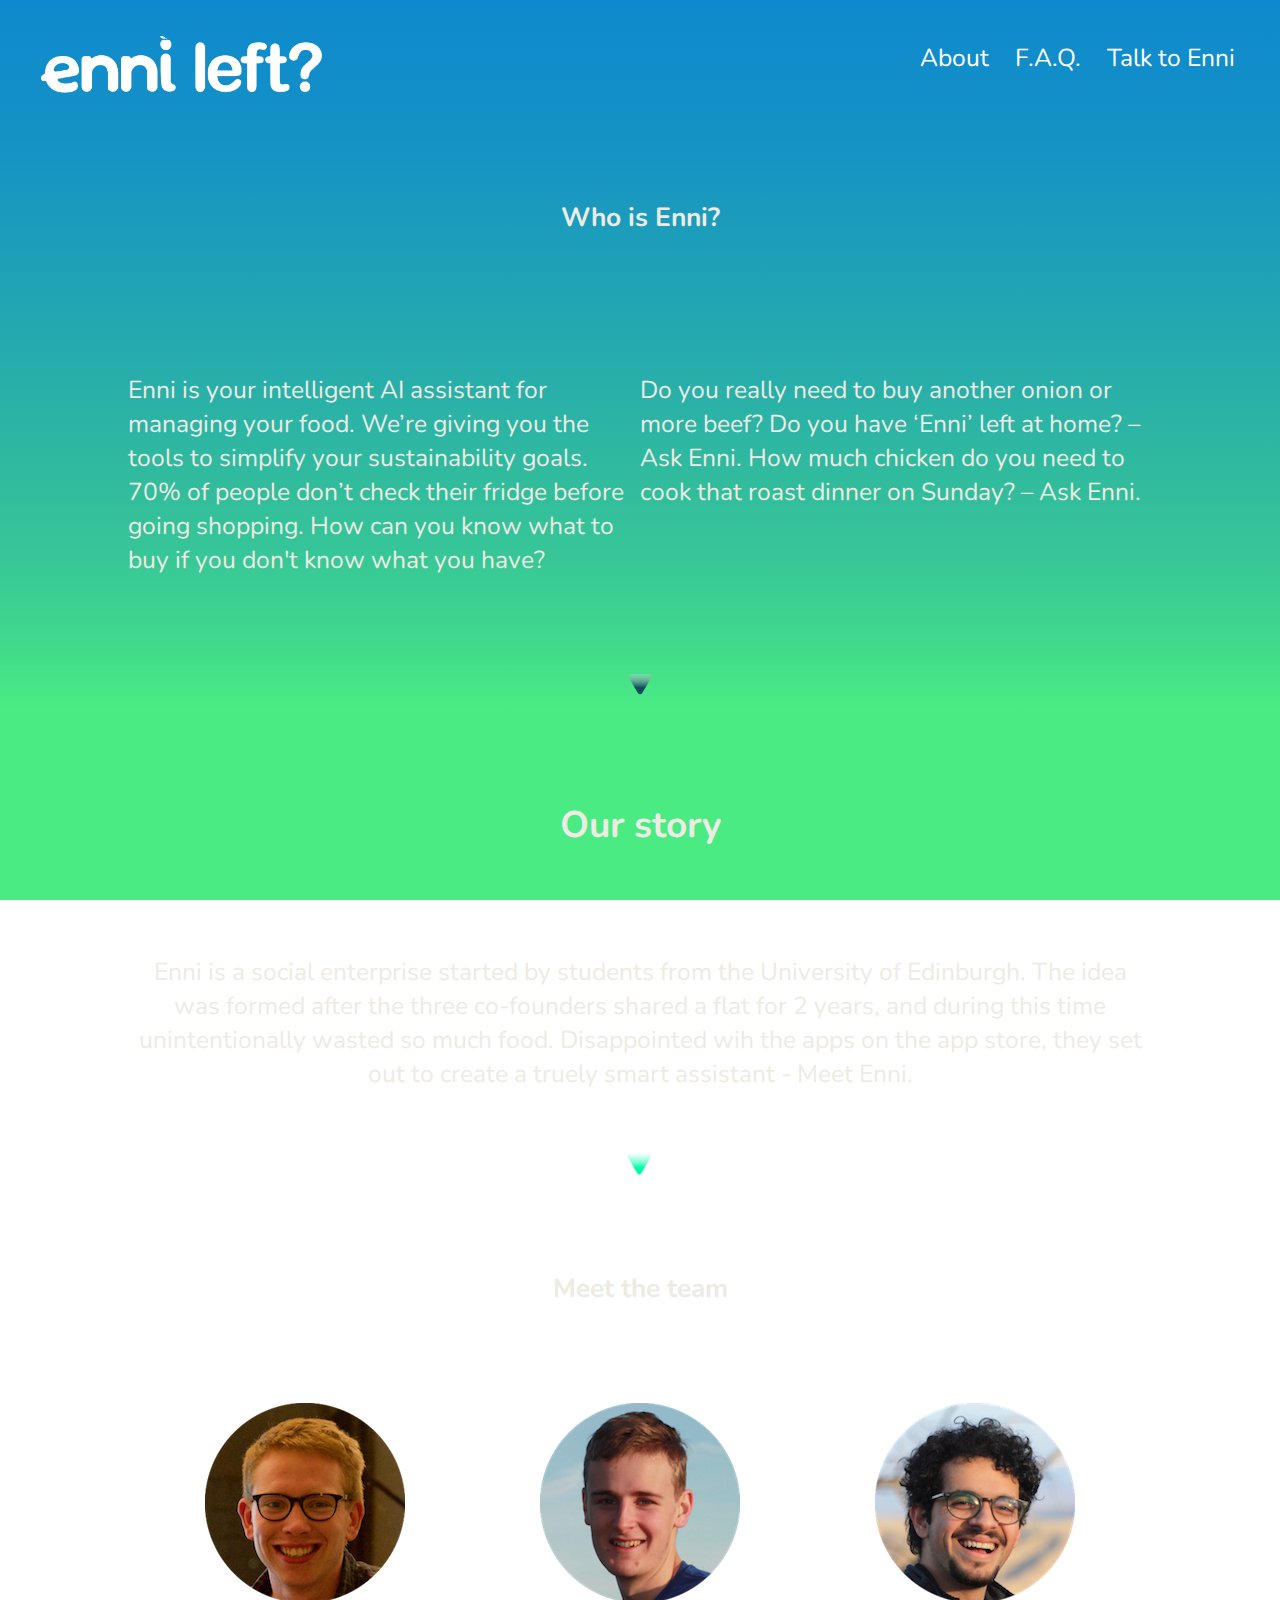
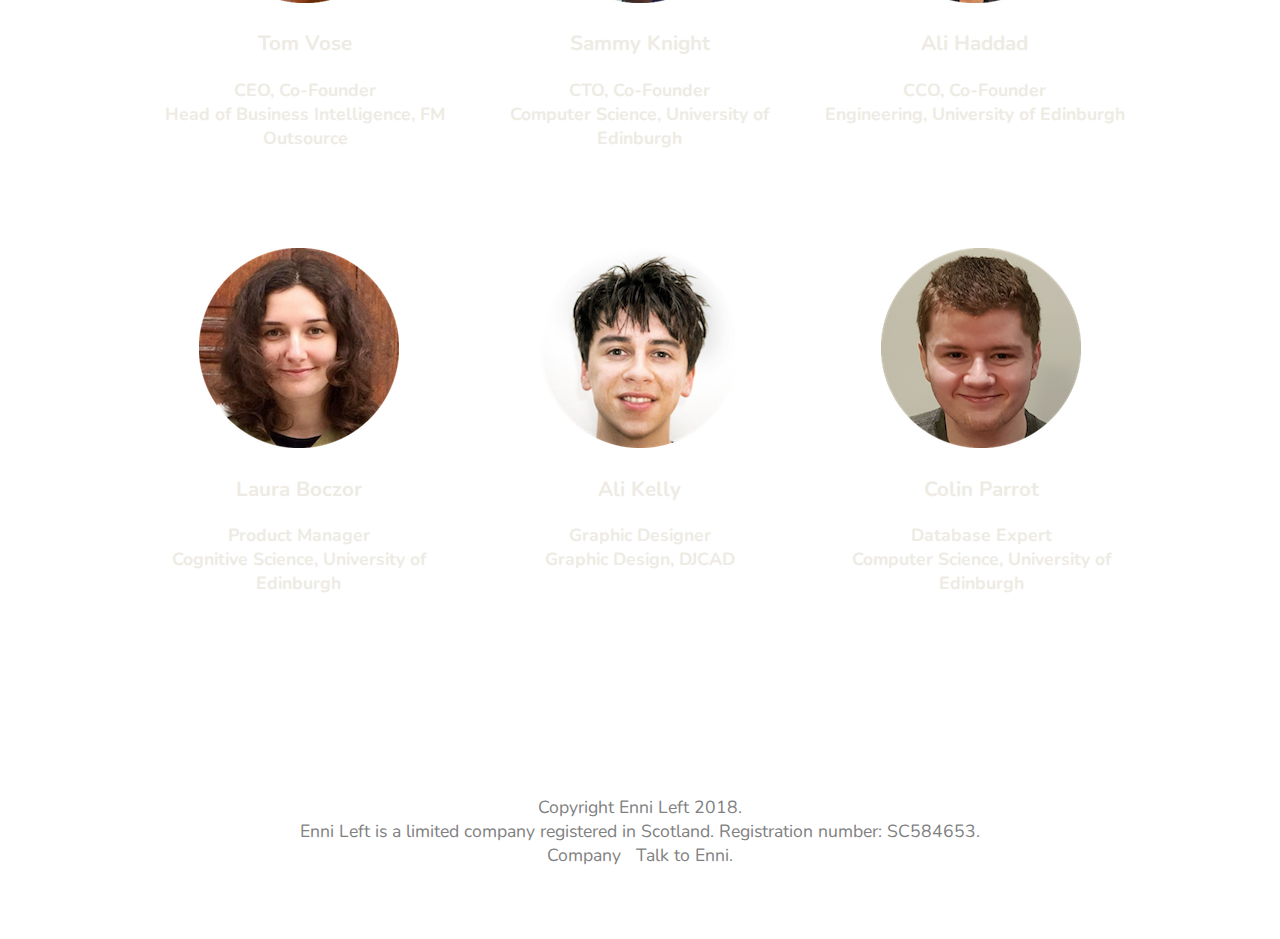
==== about.html @ bcb7db9d "Update about.html" ====
<!DOCTYPE html>
<html>
<head>
  <meta charset="UTF-8">
  <title>About</title>
  <meta name="viewport" content="width=device-width, initial-scale=1">
<link href="https://fonts.googleapis.com/css?family=Nunito:200" rel="stylesheet">
  <link rel="stylesheet" href="styleabout.css">
  <link rel="stylesheet" href="nav.css">
    <script src="//ajax.aspnetcdn.com/ajax/jQuery/jquery-1.7.2.min.js" type="text/javascript"></script>

</head>
<body>
    <div class="container">
                <span id="brand">
                     <a href="index.html">
                        <img src="ennileft_white-02.svg" alt="Enni Left?" style="width:300px;height:58;border:0;"> </a>
                </span>
            <nav>
                
                <ul id="menu">
                    <li><a href="about.html">About</a></li>
                    <li><a href="faq.html">F.A.Q.</a></li>
                    <li><a href="https:m.me/ennileft"> Talk to Enni </a>
                 </ul>
                 <div id="toggle">
                     <div class="span" id="one"></div>
                     <div class="span" id="two"></div>
                     <div class="span" id="three"></div>
                </div>
            </nav>
            <div id="resize">
                 <ul id="menu">
                     <li><a href="index.html">Home</a></li>
                     <li><a href="faq.html">F.A.Q.</a></li>
                     <li><a href="https:m.me/ennileft">Meet Enni</a></li>
                     <li><a href="about.html">X</a></li>
                 </ul>
            </div>
    </div> 
            <center> <h2> Who is Enni? </h2> </center> <br><br>

    <div class="Enni-content-about">

        <div class="content1a">
            
            Enni is your intelligent AI assistant for managing your food. We’re giving you the tools to simplify your sustainability goals.
            70% of people don’t check their fridge before going shopping. How can you know what to buy if you don't know what you have?
                <br><br>
        </div>
        <div class="content2a">
            Do you really need to buy another onion or more beef? Do you have ‘Enni’ left at home? – Ask Enni. How much chicken do you need to cook that roast dinner on Sunday? – Ask Enni. 
        </div>

    </div>
    <br><br>
        <div class="btn2">
            <center><img src="btn2.svg" style="width:50px; height:50px;"/></center>
        </div>
        <br><br>
        <div class="ourstory">

               <center> <h2> Our story </h2> 

                <br><br>
                Enni is a social enterprise started by students from the University of Edinburgh. The idea was formed after the three co-founders shared a flat for 2 years, and during this time unintentionally wasted so much food. Disappointed wih the apps on the app store, they set out to create a truely smart assistant - Meet Enni.
          </center>
        </div>
            <br>
            <br>
            <div class="btn1">
              <center><img src="btn1.svg" style="width:50px; height:50px;"/></center>
            </div>
            <br><br>
    </div>
            <center> <h2> Meet the team </h2> </center>
            <br><br>

    <div class="Founders">
    <div class = "Tommy"> 
        <center>
        <img src="tom.svg" style="width:200px; height:200px; border:0;"/> 
        <h3> Tom Vose </h3>
        <h4> CEO, Co-Founder <br>
         Head of Business Intelligence, FM Outsource </h4>
    </center>
    </div>
    <div class = "Diamond">
        <center>
        <img src="diamond.svg" style="width:200px; height:200px; border:0;"/> 
        <h3> Sammy Knight </h3>
        <h4> CTO, Co-Founder <br>
         Computer Science, University of Edinburgh </h4><br>
    </center>
    </div>
    <div class ="Ali">
        <center>
        <img src="ali.svg" style="width:200px; height:200px; border:0;"/> 
        <h3> Ali Haddad </h3>
        <h4> CCO, Co-Founder <br>
         Engineering, University of Edinburgh </h4><br>
    </center>
    </div>
    </div>
    <div class ="Devs">
    <div class = "Carla">
        <center>
        <img src="carla.svg" style="width:200px; height:200px; border:0;"/> 
        <h3> Laura Boczor </h3>
        <h4> Product Manager <br>
         Cognitive Science, University of Edinburgh </h4>
         <br>
    </center>
    </div>
    <div class="Ali2">
        <center>
            <img src="ali2.svg" style="width:200px; height:200px; border:0;"/> 
            <h3> Ali Kelly </h3>
            <h4> Graphic Designer <br>
            Graphic Design, DJCAD </h4>
            <br>
        </center>
    </div>
    <div class ="Colin">
        <center>
        <img src="colin.svg" style="width:200px; height:200px; border:0;"/> 
        <h3> Colin Parrot </h3>
        <h4> Database Expert <br>
         Computer Science, University of Edinburgh </h4>
    </center>
    <br>
    </div>
    

</div>
    <br>
    <br> 
    <footer id="main-footer" class="grid">
            <div> Copyright Enni Left 2018. <br>
              Enni Left is a limited company registered in Scotland. 
Registration number: SC584653.</div>
            <div class = "links">
                <a href = "about.html"> Company </a>
                <a href = "https:m.me/ennileft"> Talk to Enni. </a>
            </div>
        </footer>
  
      </div>
<br>
<br>
<br>

      <script src = "menu.js"> </script>
      <!-- Global site tag (gtag.js) - Google Analytics -->
      <script async src="https://www.googletagmanager.com/gtag/js?id=UA-113558020-1"></script>
      <script>
          window.dataLayer = window.dataLayer || [];
          function gtag(){dataLayer.push(arguments);}
          gtag('js', new Date());

        gtag('config', 'UA-113558020-1');
</script>

</body>
</html>
---- styleabout.css ----
body{
	margin: 0;
	color:white;
	font-family: nunito, sans-serif;
	color:#edebe4;
	font-size: 1.1em;
	height: 100%;
    	-webkit-background-size: cover;
    	-moz-background-size: cover;
    	-o-background-size: cover;
    	background-size: cover;
    	background-repeat:no-repeat;
    	background : -moz-linear-gradient(50% 8.17% -90deg,rgba(14, 137, 206, 1) 0%,rgba(20, 146, 197, 1) 15.12%,rgba(38, 172, 173, 1) 40.18%,rgba(49, 188, 157, 1) 53.56%,rgba(54, 197, 152, 1) 60.92%,rgba(66, 220, 139, 1) 72.71%,rgba(74, 235, 131, 1) 78.85%) fixed;
    	background : -webkit-linear-gradient(-90deg, rgba(14, 137, 206, 1) 0%, rgba(20, 146, 197, 1) 15.12%, rgba(38, 172, 173, 1) 40.18%, rgba(49, 188, 157, 1) 53.56%, rgba(54, 197, 152, 1) 60.92%, rgba(66, 220, 139, 1) 72.71%, rgba(74, 235, 131, 1) 78.85%) fixed;
    	background : -webkit-gradient(linear,50% 8.17% ,50% 121.03% ,color-stop(0,rgba(14, 137, 206, 1) ),color-stop(0.1512,rgba(20, 146, 197, 1) ),color-stop(0.4018,rgba(38, 172, 173, 1) ),color-stop(0.5356,rgba(49, 188, 157, 1) ),color-stop(0.6092,rgba(54, 197, 152, 1) ),color-stop(0.7271,rgba(66, 220, 139, 1) ),color-stop(0.7885,rgba(74, 235, 131, 1) ),color-stop(1,rgba(74, 235, 131, 1) )) fixed;
    	background : -o-linear-gradient(-90deg, rgba(14, 137, 206, 1) 0%, rgba(20, 146, 197, 1) 15.12%, rgba(38, 172, 173, 1) 40.18%, rgba(49, 188, 157, 1) 53.56%, rgba(54, 197, 152, 1) 60.92%, rgba(66, 220, 139, 1) 72.71%, rgba(74, 235, 131, 1) 78.85%) fixed;
    	background : -ms-linear-gradient(-90deg, rgba(14, 137, 206, 1) 0%, rgba(20, 146, 197, 1) 15.12%, rgba(38, 172, 173, 1) 40.18%, rgba(49, 188, 157, 1) 53.56%, rgba(54, 197, 152, 1) 60.92%, rgba(66, 220, 139, 1) 72.71%, rgba(74, 235, 131, 1) 78.85%) fixed;
    	-ms-filter: "progid:DXImageTransform.Microsoft.gradient(startColorstr='#0E89CE', endColorstr='#4AEB83' ,GradientType=0)";
    	background : linear-gradient(180deg, rgba(14, 137, 206, 1) 0%, rgba(20, 146, 197, 1) 15.12%, rgba(38, 172, 173, 1) 40.18%, rgba(49, 188, 157, 1) 53.56%, rgba(54, 197, 152, 1) 60.92%, rgba(66, 220, 139, 1) 72.71%, rgba(74, 235, 131, 1) 78.85%) fixed;
  }

h1, h2, h3 {
	margin:0;
	padding: 1em 0;
}

p {
	margin: 0;
	padding: 1em 0;
}

/*basic stuff*/

.container {
	display:grid;
	grid-template-columns: 1fr 1fr;
	margin-bottom:5%;
}

#brand{
	display:grid;
	grid-column-start:1;
	grid-column-end:2;
	margin-left:5%;
	margin-top:5%;
}

#menu{
	margin-top:7%;
	align-items: right;
	font-size:1.4em;
}
#menu a: hover{
	color:gray;
	text-decoration:none;
}
	
.Enni-content{
	display:grid;
	grid-template-columns: 30% auto;
	grid-column-start: 1;
	grid-column-end:3;
	margin-top: 0%;
	margin-left:10%;
	margin-right:10%;
	grid-row-gap: 10%;
}

.Enni-content-about{
	display:grid;
	grid-template-columns: 1fr 1fr;
	grid-column-start:1;
	grid-column-end:3;
	margin-top:5%;
	margin-left:10%;
	margin-right:10%;
	font-size:1.4em;
}

.content1{
	display:grid;
	grid-column-start:1;
	grid-column-end:2;
	align-content:center;
	font-size:1.2em;
	margin-right:5%;
}

.content2{
	display:grid;
	grid-column-start:2;
	grid-column-end:3;
	align-content:center;
	font-size:1em;
}

.content3{
	display:grid;
	grid-column-start:1;
	grid-column-end:2;
	align-content:center;
	font-size:1.2em;
	margin-right:5%;
}

.content4{
	display:grid;
	grid-column-start:2;
	grid-column-end:3;
	align-content:center;
	font-size:1em;
}

.content5{
	display:grid;
	grid-column-start:1;
	grid-column-end:2;
	align-content:center;
	font-size:1.2em;
	margin-right:5%;
}

.content6{
	display:grid;
	grid-column-start:2;
	grid-column-end:3;
	align-content:center;
	font-size:1em;
}

.ourstory{
	display:grid;
	grid-column-start:1;
	grid-column-end:3;
	font-size:1.4em;
	margin-right:10%;
	margin-left:10%;
}

.Founders{
	display:grid;
	grid-template-columns: 1fr 1fr 1fr;
	grid-column-start:1;
	padding: 10px;
	margin-top: 1%;
	margin-left:10%;
	margin-right:10%;
}

.Devs{
	display:grid;
	grid-template-columns: 1fr 1fr 1fr;
	grid-column-start:;
	margin-top:5%;
	margin-left:10%;
	margin-right:10%;
	margin-bottom:10%;
}

.faq{
	display:grid;
	margin-top:10%;
	margin-left: 15%;
	margin-right:15%;
	justify-content: stretch;
}

.q1 {
	display:grid;
	margin-top:5%;
	margin-left: 15%;
	margin-right:15%;
	justify-content: stretch;
}

.q2 {
	display:grid;
	margin-top:5%;
	margin-left: 15%;
	margin-right:15%;
	justify-content: stretch;
}

.q3{
	display:grid;
	margin-top:5%;
	margin-left: 15%;
	margin-right:15%;
	justify-content: stretch;

}

#main-footer{
	grid-column-start: 1;
	grid-column-end: 3;
	text-align: center;
	color: grey;
}

.links a{
	text-decoration:none;
	color:grey;
	padding: 5px;
}

.links a:hover{
	color:white;
	text-decoration:none;
}

@media (max-width: 700px) {
	#brand{
        justify-content: center;
    }

    .Enni-content{
    	display:grid;
    	grid-template-columns:1fr;
    	justify-content: center;
    	grid-row-gap: 2%;

    }

    .Enni-content-about{
    	display:grid;
    	grid-template-columns:1fr;
    	justify-content:center;
    }

    .container{
        display:grid;
        grid-template-columns: 1fr;
        object-position: center;
    }

    .content1a{
    	text-align:center;
    }

    .content2a{
    	text-align:center;
    }

    .content1{
    	text-align:center;
    }

    .content2{
    	text-align:center;
    }

    .content3{
    	text-align:center;
    }

    .content4{
    	text-align:center;
    }

    .content5{
    	text-align:center;
    }

    .content6{
    	text-align: center; 
    }

@media (max-width: 1027px) {
	
	#brand{
        justify-content: center;
    }
	
    .container{
        display:grid;
        grid-template-columns: 1fr;
        object-position: center;
    }
    
	.Enni-content{
		display:grid;
		grid-template-columns: 1fr;
		justify-content: center;
	}

	.Enni-content-about{
		display:grid;
		grid-template-columns: 1fr;
		justify-content: center;
	}

	.content1{
		display:grid;
		grid-column-start:1;
		grid-column-end:2;
		align-content:center;
	}

	.content2{
		display:grid;
		grid-column-start:1;
		grid-column-end:2;
		align-content:center;
	}
  	
  	.content3{
  		display:grid;
		grid-column-start:1;
		grid-column-end:2;
		align-content:center;
  	}

  	.content4{
  		display:grid;
		grid-column-start:1;
		grid-column-end:2;
		align-content:center;
  	}

  	.content5{
  		display:grid;
		grid-column-start:1;
		grid-column-end:2;
		align-content:center;
  	}

  	.content6{
  		display:grid;
		grid-column-start:1;
		grid-column-end:2;
		align-content:center;
  	}

	.Founders{
		display:grid;
		grid-template-columns:1fr;
	}

	.Devs{
		display:grid;
		grid-template-columns:1fr;
	}
}
---- nav.css ----
* {
  list-style: none;
  text-decoration: none;
  padding: 0;
  margin: 0;
}

body {
  width: 100%;
  height: 100%;
}

nav {
  width: 100%;
  height: 70px;
  position: static;
  z-index: 1;
}

nav #menu {
  float: left;
  left: 35%;
  position: relative;
}

nav #menu li {
  display: inline-block;
  padding: 0px 10px;
  cursor: pointer;
  line-height: 70px;

  position: relative;
  -webkit-transition: all 0.3s ease-out;
  -moz-transition: all 0.3s ease-out;
  -ms-transition: all 0.3s ease-out;
  -o-transition: all 0.3s ease-out;
  transition: all 0.3s ease-out;
}

nav #menu li a {
  color: #fff;
}

nav #menu li a: hover{
  color: #333;
}

nav {
  display:grid;
  justify-content: center;
}


#toggle {
  position: static;
  right: 20px;
  top: 14px;
  z-index: 999;
  width: 50px;
  height: 50px;
  cursor: pointer;
  float: center;
  -webkit-transition: all 0.3s ease-out;
  -moz-transition: all 0.3s ease-out;
  -ms-transition: all 0.3s ease-out;
  -o-transition: all 0.3s ease-out;
  transition: all 0.3s ease-out;
  visibility: hidden;
  opacity: 0;
}

#toggle .span {
  height: 7px;
  background: white;
  margin: 5px auto;
  -webkit-transition: all 0.3s ease-out;
  -moz-transition: all 0.3s ease-out;
  -ms-transition: all 0.3s ease-out;
  -o-transition: all 0.3s ease-out;
  transition: all 0.3s ease-out;
  backface-visibility: hidden;
}

#toggle.on #one {
  -moz-transform: rotate(45deg) translateX(6px) translateY(6px);
  -webkit-transform: rotate(45deg) translateX(6px) translateY(6px);
  -o-transform: rotate(45deg) translateX(6px) translateY(6px);
  -ms-transform: rotate(45deg) translateX(6px) translateY(6px);
  transform: rotate(45deg) translateX(6px) translateY(6px);
}

#toggle.on #two {
  opacity: 0;
}

#toggle.on #three {
  -moz-transform: rotate(-45deg) translateX(10px) translateY(-12px);
  -webkit-transform: rotate(-45deg) translateX(10px) translateY(-12px);
  -o-transform: rotate(-45deg) translateX(10px) translateY(-12px);
  -ms-transform: rotate(-45deg) translateX(10px) translateY(-12px);
  transform: rotate(-45deg) translateX(10px) translateY(-12px);
}

#resize {
  z-index: 1;
  position: absolute;
  top: 0px;
  background: #ddd;
  width: 100%;
  height: 100%;
  visibility: hidden;
  opacity: 0;
  -webkit-transition: all 0.3s ease-out;
  -moz-transition: all 0.3s ease-out;
  -ms-transition: all 0.3s ease-out;
  -o-transition: all 0.3s ease-out;
  transition: all 0.3s ease-out;
  display: table;
}

#resize #menu {
  height: 50px;
  display: table-cell;
  vertical-align: middle;
}

#resize #menu li {
  display: block;
  text-align: center;
  padding: 20px 0;
  text-align: center;
  font-size: 1.3em;
  min-height: 50px;
  font-weight: bold;
  cursor: pointer;
  -webkit-transition: all 0.3s ease-out;
  -moz-transition: all 0.3s ease-out;
  -ms-transition: all 0.3s ease-out;
  -o-transition: all 0.3s ease-out;
  transition: all 0.3s ease-out;
}

#resize #menu li:hover {
  background: #212121;
}

#resize #menu li:hover a {
  color: #fff;
  -webkit-transition: all 0.3s ease-out;
  -moz-transition: all 0.3s ease-out;
  -ms-transition: all 0.3s ease-out;
  -o-transition: all 0.3s ease-out;
  transition: all 0.3s ease-out;
}

#resize #menu li a {
  color: #212121;
}

#resize.active {
  visibility: visible;
  opacity: 0.99;
}

@media (max-width:700px) {
  #toggle {
    visibility: visible;
    opacity: 1;
  }
  nav #menu {
    display: none;
  }
}

@media (min-width:700px) {
  #resize {
    visibility: hidden !important;
  }
}
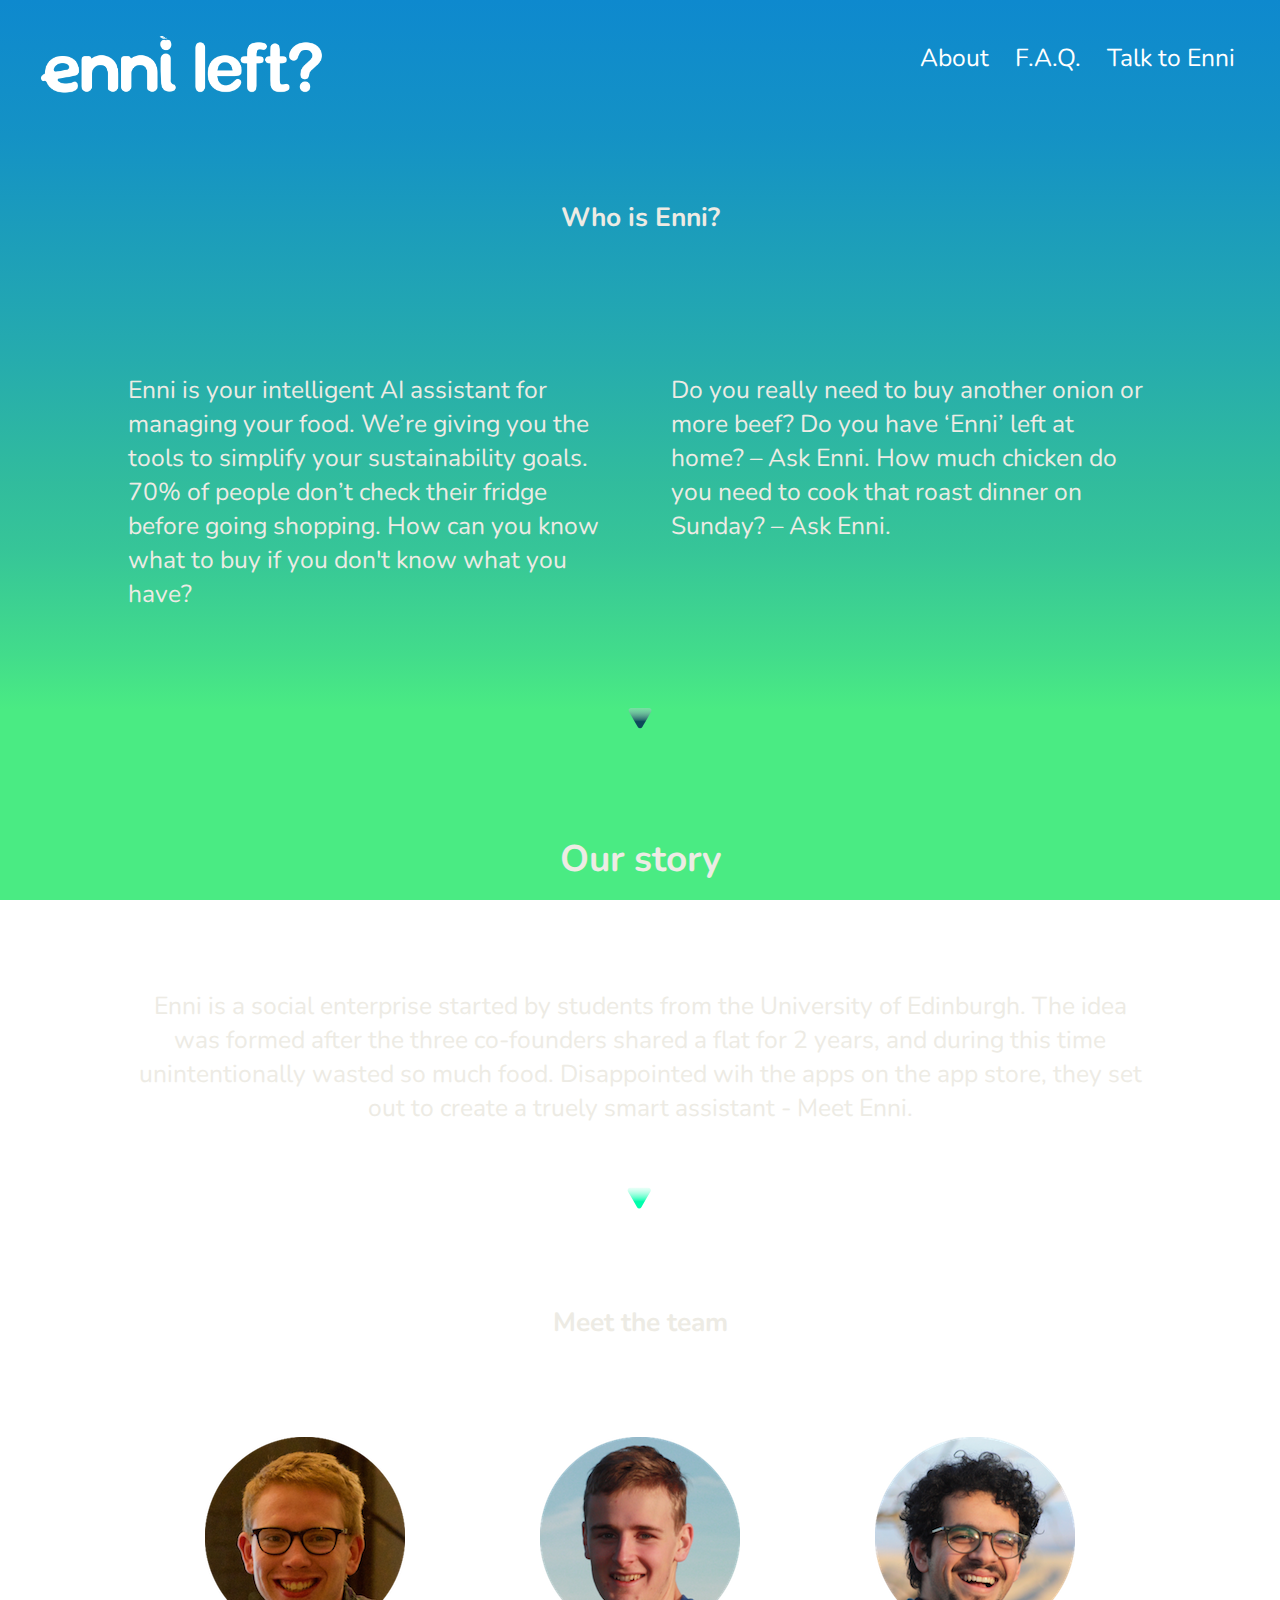
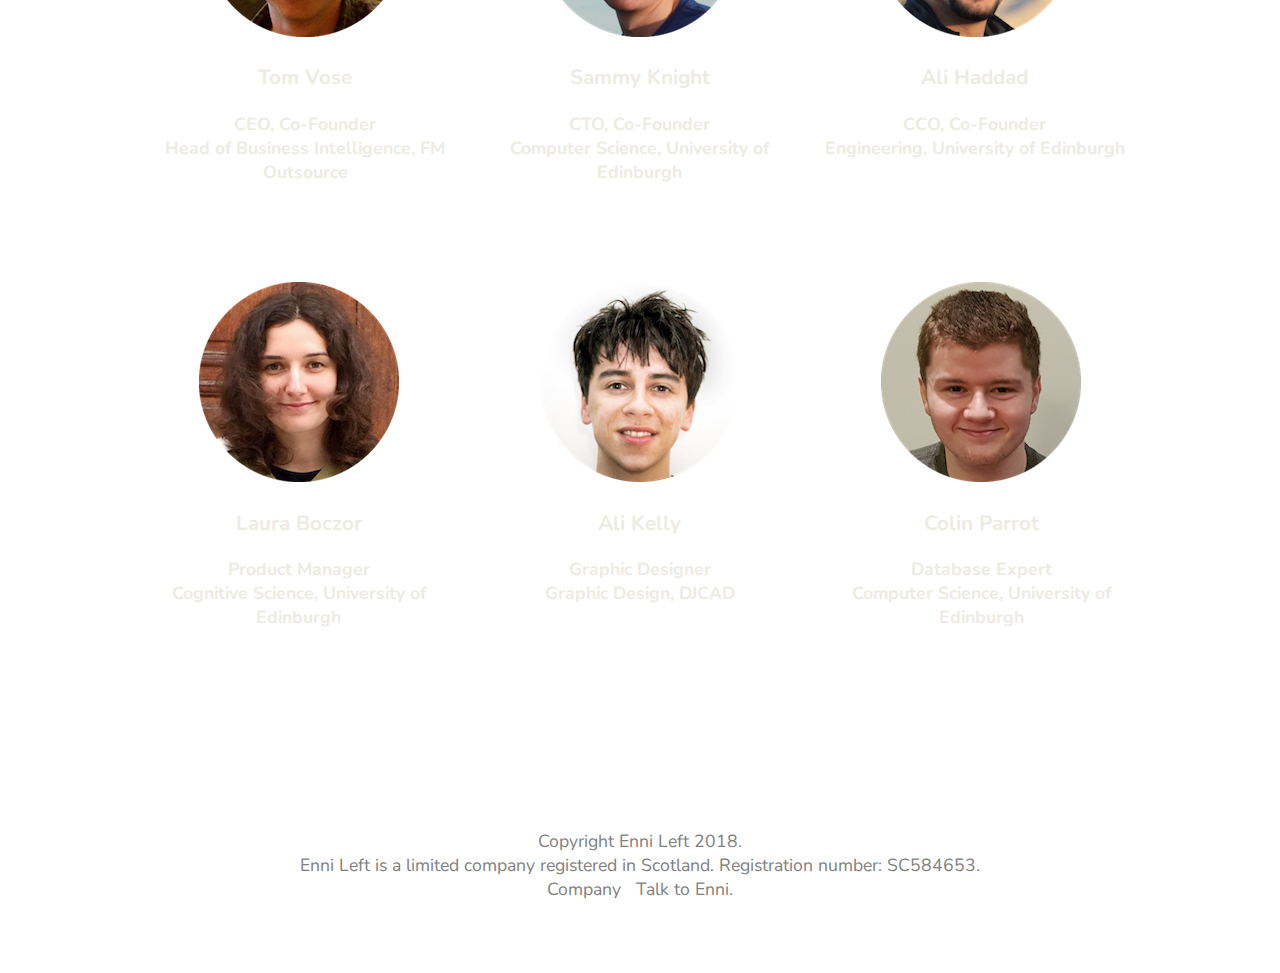
==== commit 58061962: "Update about.html" ====
--- a/about.html
+++ b/about.html
@@ -32,9 +32,8 @@
             <div id="resize">
                  <ul id="menu">
                      <li><a href="index.html">Home</a></li>
-                     <li><a href="faq.html">F.A.Q.</a></li>
-                     <li><a href="https:m.me/ennileft">Meet Enni</a></li>
-                     <li><a href="about.html">X</a></li>
+                     <li><a href="faq.html">F.A.Q</a></li>
+                     <li><a href="https:m.me/ennileft">Talk to Enni</a></li>
                  </ul>
             </div>
     </div> 
--- a/styleabout.css
+++ b/styleabout.css
@@ -75,6 +75,7 @@
 	margin-left:10%;
 	margin-right:10%;
 	font-size:1.4em;
+	grid-column-gap:6%;
 }
 
 .content1{
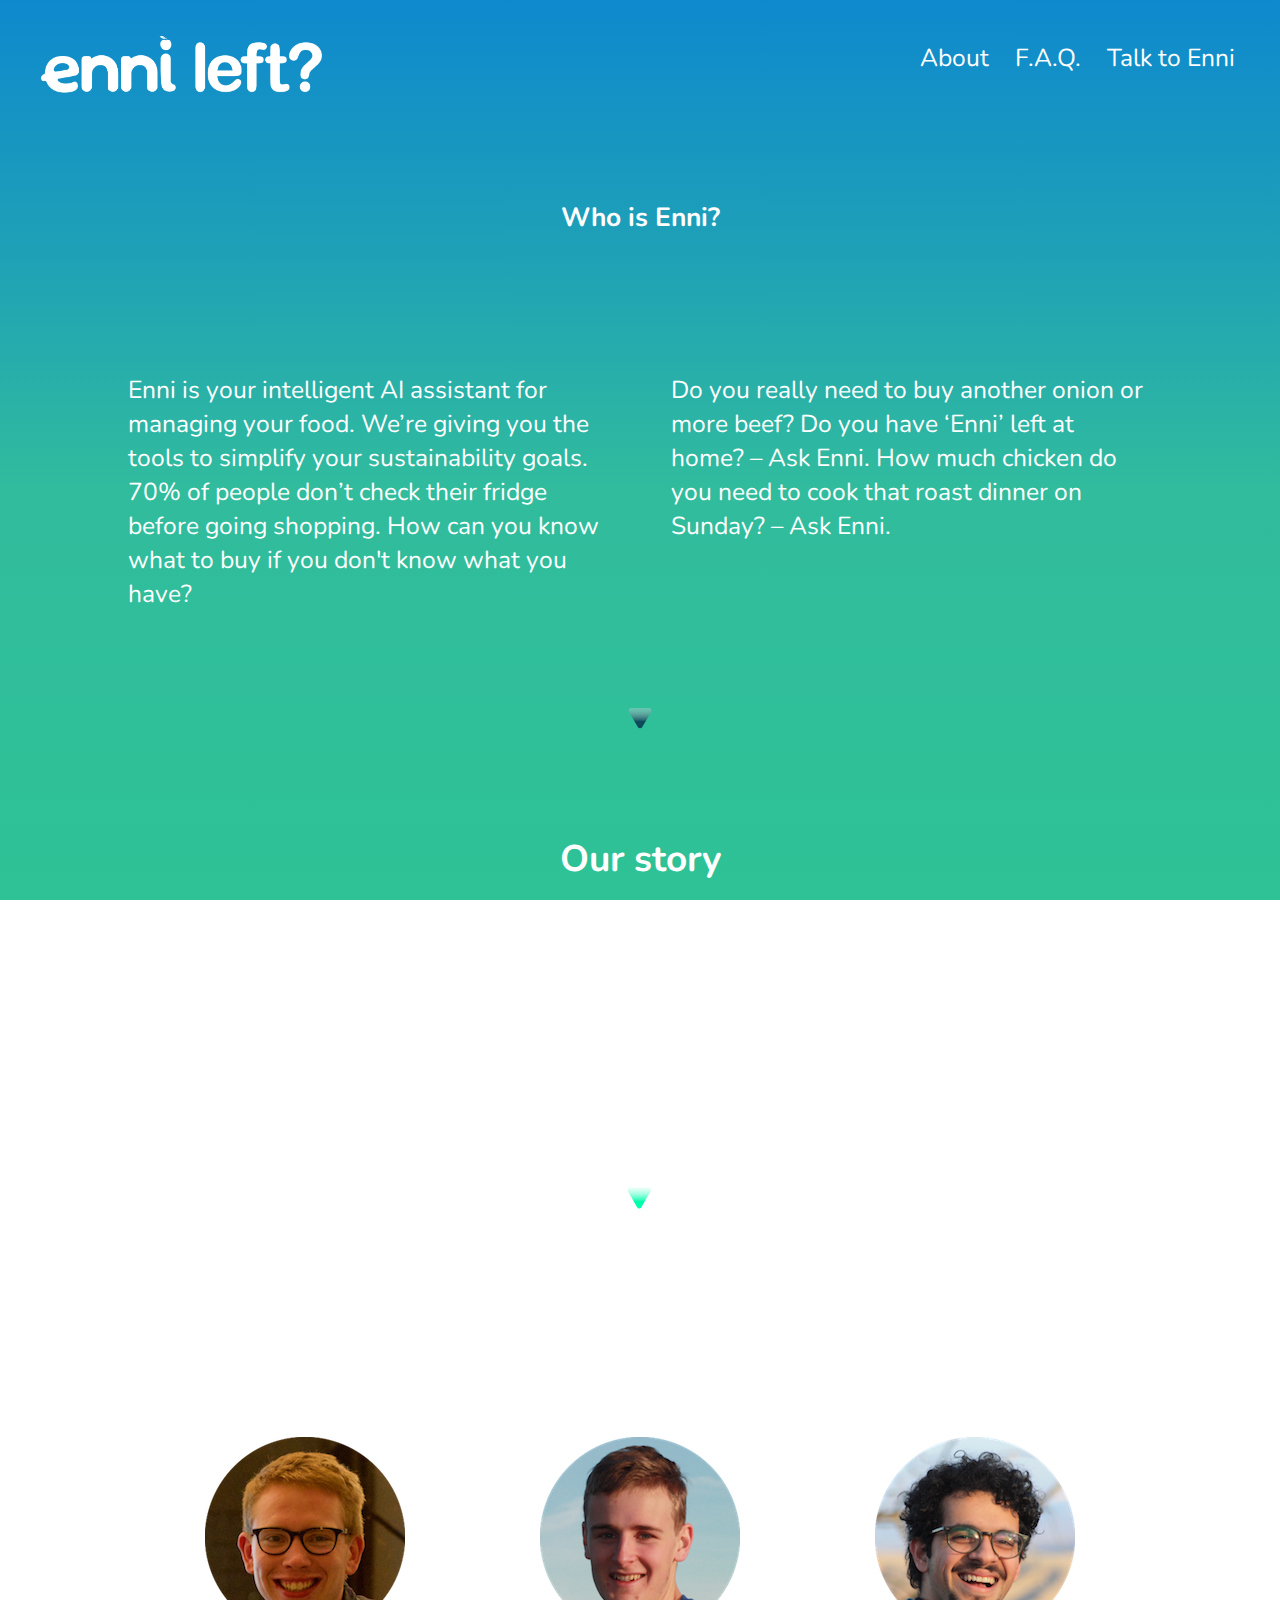
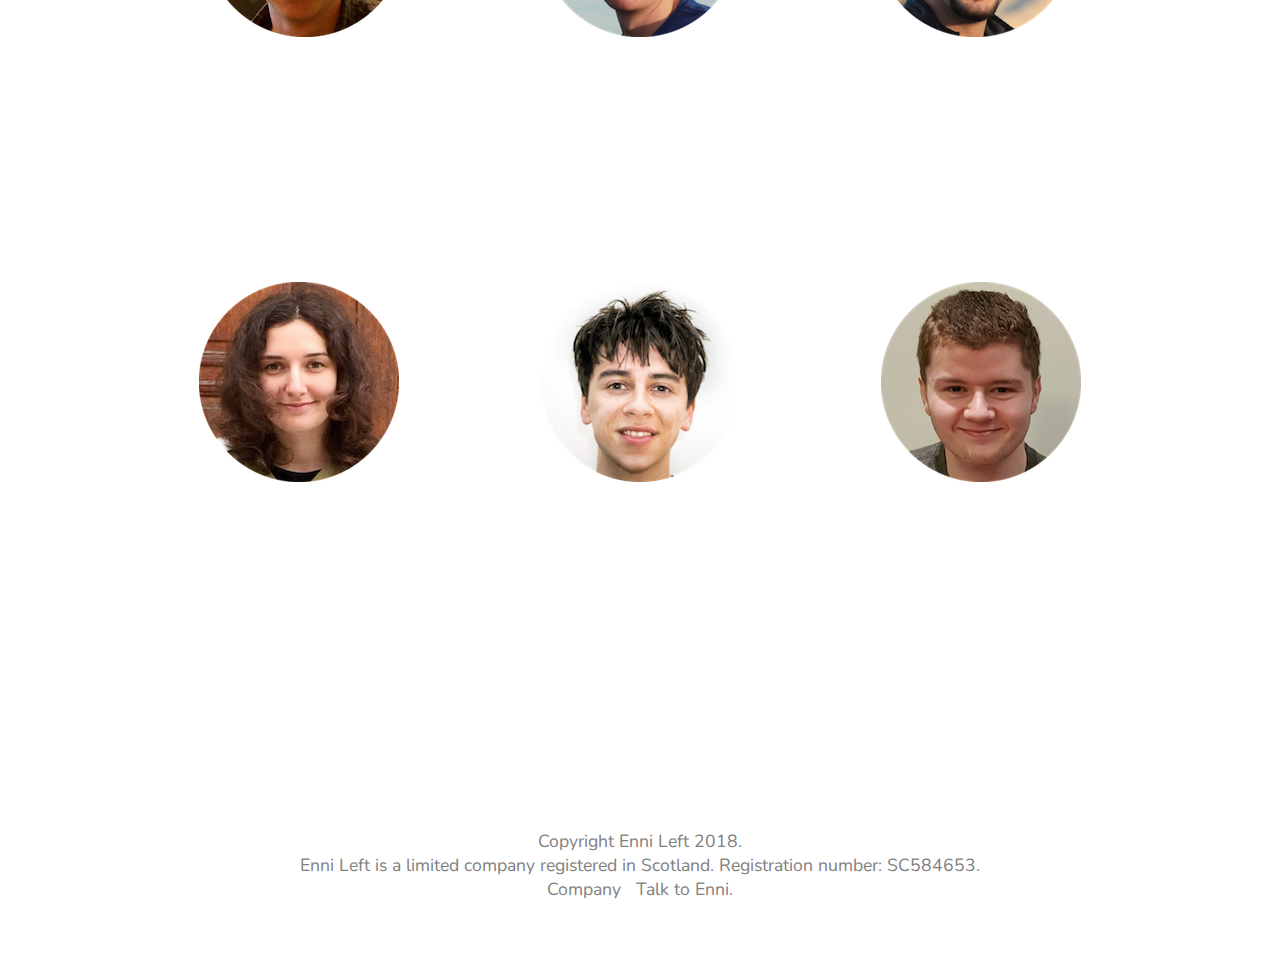
==== commit 135602e2: "Update about.html" ====
--- a/about.html
+++ b/about.html
@@ -34,6 +34,8 @@
                      <li><a href="index.html">Home</a></li>
                      <li><a href="faq.html">F.A.Q</a></li>
                      <li><a href="https:m.me/ennileft">Talk to Enni</a></li>
+                     <li><a href="about.html">X</a></li>
+
                  </ul>
             </div>
     </div> 
@@ -96,7 +98,7 @@
         <center>
         <img src="ali.svg" style="width:200px; height:200px; border:0;"/> 
         <h3> Ali Haddad </h3>
-        <h4> CCO, Co-Founder <br>
+        <h4> CPO (Chief Pasta Officer), Co-Founder <br>
          Engineering, University of Edinburgh </h4><br>
     </center>
     </div>
@@ -106,7 +108,7 @@
         <center>
         <img src="carla.svg" style="width:200px; height:200px; border:0;"/> 
         <h3> Laura Boczor </h3>
-        <h4> Product Manager <br>
+        <h4> Head of Product <br>
          Cognitive Science, University of Edinburgh </h4>
          <br>
     </center>
--- a/styleabout.css
+++ b/styleabout.css
@@ -2,7 +2,6 @@
 	margin: 0;
 	color:white;
 	font-family: nunito, sans-serif;
-	color:#edebe4;
 	font-size: 1.1em;
 	height: 100%;
     	-webkit-background-size: cover;
@@ -10,14 +9,15 @@
     	-o-background-size: cover;
     	background-size: cover;
     	background-repeat:no-repeat;
-    	background : -moz-linear-gradient(50% 8.17% -90deg,rgba(14, 137, 206, 1) 0%,rgba(20, 146, 197, 1) 15.12%,rgba(38, 172, 173, 1) 40.18%,rgba(49, 188, 157, 1) 53.56%,rgba(54, 197, 152, 1) 60.92%,rgba(66, 220, 139, 1) 72.71%,rgba(74, 235, 131, 1) 78.85%) fixed;
-    	background : -webkit-linear-gradient(-90deg, rgba(14, 137, 206, 1) 0%, rgba(20, 146, 197, 1) 15.12%, rgba(38, 172, 173, 1) 40.18%, rgba(49, 188, 157, 1) 53.56%, rgba(54, 197, 152, 1) 60.92%, rgba(66, 220, 139, 1) 72.71%, rgba(74, 235, 131, 1) 78.85%) fixed;
-    	background : -webkit-gradient(linear,50% 8.17% ,50% 121.03% ,color-stop(0,rgba(14, 137, 206, 1) ),color-stop(0.1512,rgba(20, 146, 197, 1) ),color-stop(0.4018,rgba(38, 172, 173, 1) ),color-stop(0.5356,rgba(49, 188, 157, 1) ),color-stop(0.6092,rgba(54, 197, 152, 1) ),color-stop(0.7271,rgba(66, 220, 139, 1) ),color-stop(0.7885,rgba(74, 235, 131, 1) ),color-stop(1,rgba(74, 235, 131, 1) )) fixed;
-    	background : -o-linear-gradient(-90deg, rgba(14, 137, 206, 1) 0%, rgba(20, 146, 197, 1) 15.12%, rgba(38, 172, 173, 1) 40.18%, rgba(49, 188, 157, 1) 53.56%, rgba(54, 197, 152, 1) 60.92%, rgba(66, 220, 139, 1) 72.71%, rgba(74, 235, 131, 1) 78.85%) fixed;
-    	background : -ms-linear-gradient(-90deg, rgba(14, 137, 206, 1) 0%, rgba(20, 146, 197, 1) 15.12%, rgba(38, 172, 173, 1) 40.18%, rgba(49, 188, 157, 1) 53.56%, rgba(54, 197, 152, 1) 60.92%, rgba(66, 220, 139, 1) 72.71%, rgba(74, 235, 131, 1) 78.85%) fixed;
-    	-ms-filter: "progid:DXImageTransform.Microsoft.gradient(startColorstr='#0E89CE', endColorstr='#4AEB83' ,GradientType=0)";
-    	background : linear-gradient(180deg, rgba(14, 137, 206, 1) 0%, rgba(20, 146, 197, 1) 15.12%, rgba(38, 172, 173, 1) 40.18%, rgba(49, 188, 157, 1) 53.56%, rgba(54, 197, 152, 1) 60.92%, rgba(66, 220, 139, 1) 72.71%, rgba(74, 235, 131, 1) 78.85%) fixed;
-  }
+    	background : -moz-linear-gradient(50% 99.51% 90deg,rgba(46, 194, 150, 1) 0%,rgba(49, 188, 157, 1) 45.5%,rgba(31, 162, 182, 1) 71.04%,rgba(14, 137, 206, 1) 100%) fixed;
+	background : -webkit-linear-gradient(90deg, rgba(46, 194, 150, 1) 0%, rgba(49, 188, 157, 1) 45.5%, rgba(31, 162, 182, 1) 71.04%, rgba(14, 137, 206, 1) 100%) fixed;
+	background : -webkit-gradient(linear,50% 99.51% ,50% 0.43% ,color-stop(0,rgba(46, 194, 150, 1) ),color-stop(0.455,rgba(49, 188, 157, 1) ),color-stop(0.7104,rgba(31, 162, 182, 1) ),color-stop(1,rgba(14, 137, 206, 1) )) fixed;
+	background : -o-linear-gradient(90deg, rgba(46, 194, 150, 1) 0%, rgba(49, 188, 157, 1) 45.5%, rgba(31, 162, 182, 1) 71.04%, rgba(14, 137, 206, 1) 100%) fixed;
+	background : -ms-linear-gradient(90deg, rgba(46, 194, 150, 1) 0%, rgba(49, 188, 157, 1) 45.5%, rgba(31, 162, 182, 1) 71.04%, rgba(14, 137, 206, 1) 100%) fixed;
+	-ms-filter: "progid:DXImageTransform.Microsoft.gradient(startColorstr='#2EC296', endColorstr='#0E89CE' ,GradientType=0)";
+	background : linear-gradient(0deg, rgba(46, 194, 150, 1) 0%, rgba(49, 188, 157, 1) 45.5%, rgba(31, 162, 182, 1) 71.04%, rgba(14, 137, 206, 1) 100%) fixed;
+	filter: progid:DXImageTransform.Microsoft.gradient(startColorstr='#0E89CE',endColorstr='#2EC296' , GradientType=0);
+}
 
 h1, h2, h3 {
 	margin:0;
@@ -63,7 +63,6 @@
 	margin-top: 0%;
 	margin-left:10%;
 	margin-right:10%;
-	grid-row-gap: 10%;
 }
 
 .Enni-content-about{
@@ -127,6 +126,7 @@
 	grid-column-end:3;
 	align-content:center;
 	font-size:1em;
+	margin-top:5%;
 }
 
 .ourstory{
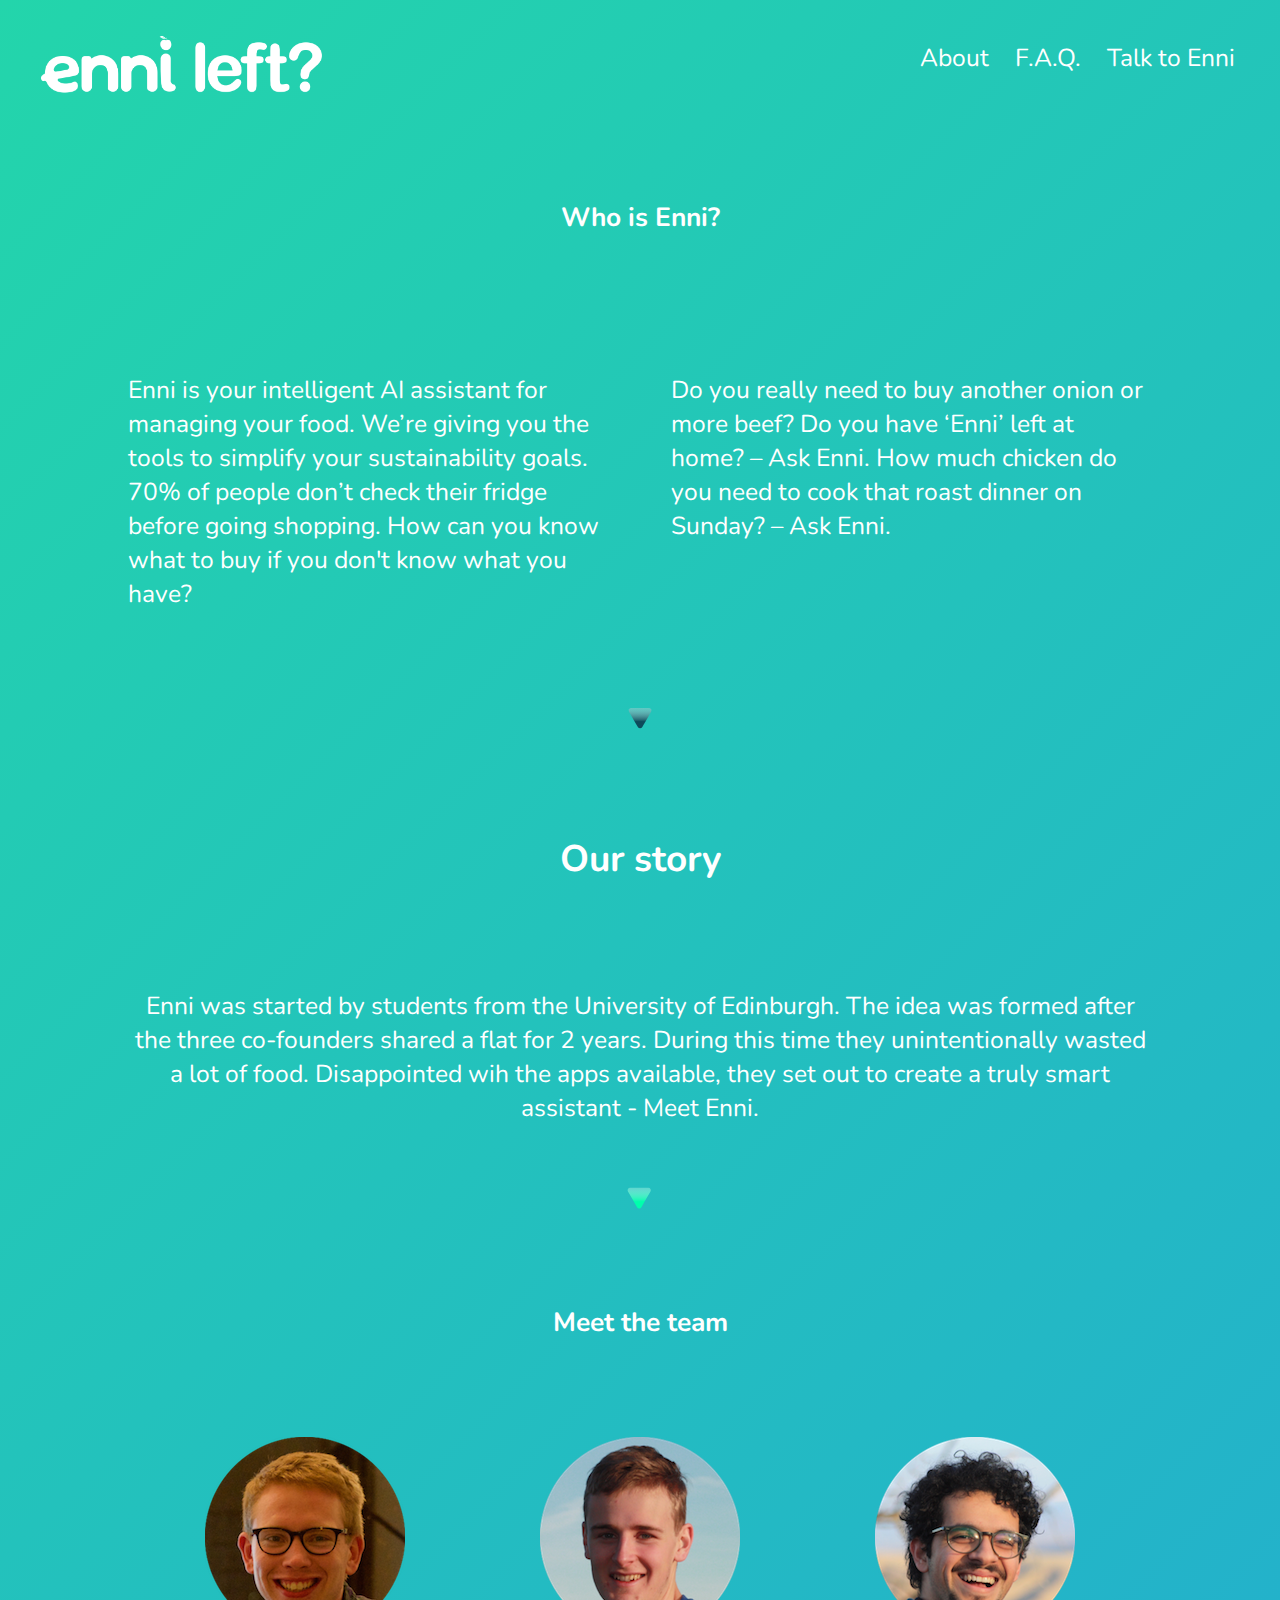
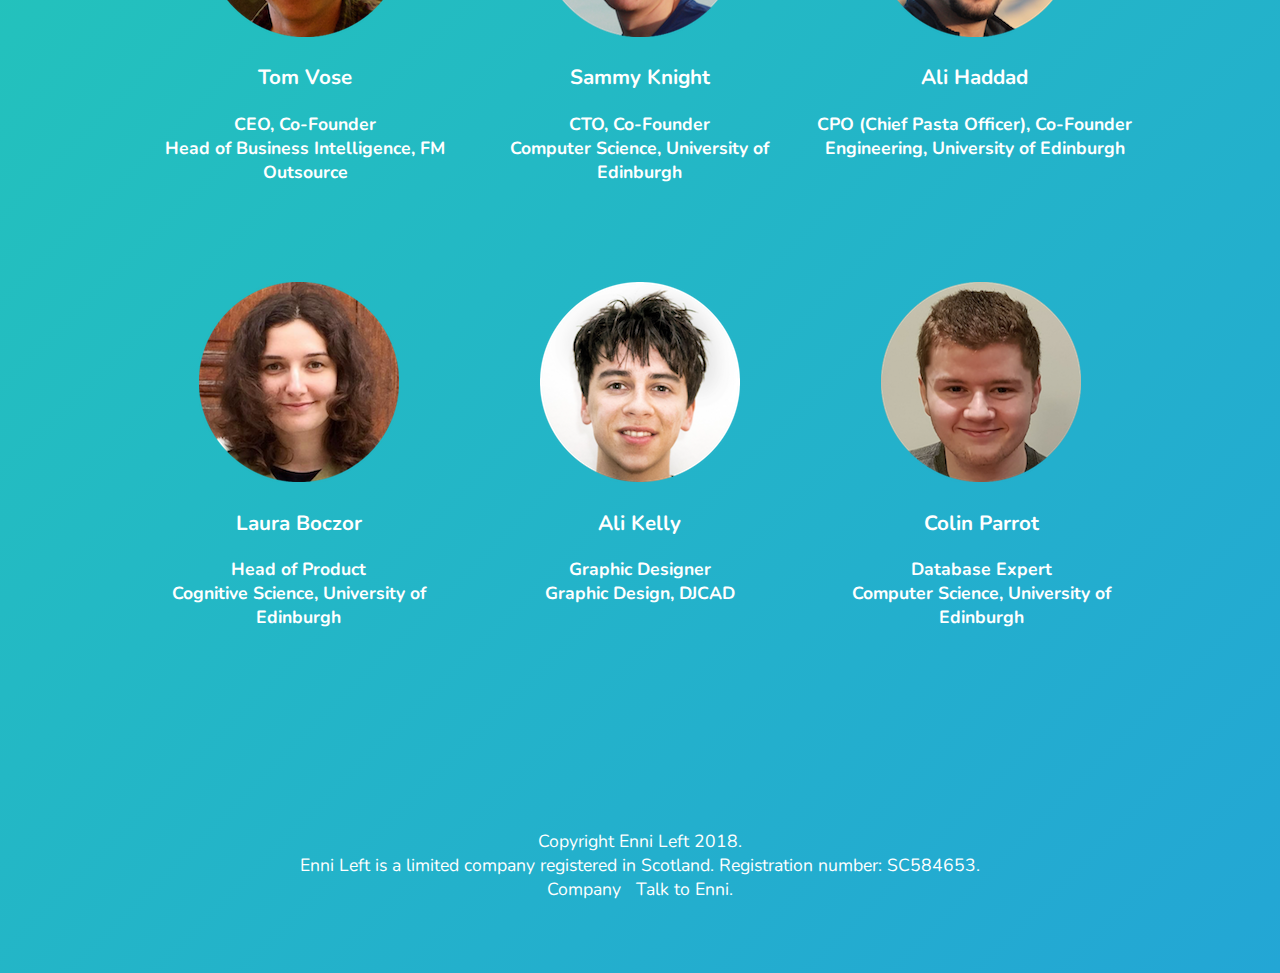
==== commit d960c697: "Update about.html" ====
--- a/about.html
+++ b/about.html
@@ -64,7 +64,7 @@
                <center> <h2> Our story </h2> 
 
                 <br><br>
-                Enni is a social enterprise started by students from the University of Edinburgh. The idea was formed after the three co-founders shared a flat for 2 years, and during this time unintentionally wasted so much food. Disappointed wih the apps on the app store, they set out to create a truely smart assistant - Meet Enni.
+                Enni was started by students from the University of Edinburgh. The idea was formed after the three co-founders shared a flat for 2 years. During this time they unintentionally wasted a lot of food. Disappointed wih the apps available, they set out to create a truly smart assistant - Meet Enni.
           </center>
         </div>
             <br>
--- a/styleabout.css
+++ b/styleabout.css
@@ -3,20 +3,13 @@
 	color:white;
 	font-family: nunito, sans-serif;
 	font-size: 1.1em;
-	height: 100%;
-    	-webkit-background-size: cover;
-    	-moz-background-size: cover;
-    	-o-background-size: cover;
-    	background-size: cover;
-    	background-repeat:no-repeat;
-    	background : -moz-linear-gradient(50% 99.51% 90deg,rgba(46, 194, 150, 1) 0%,rgba(49, 188, 157, 1) 45.5%,rgba(31, 162, 182, 1) 71.04%,rgba(14, 137, 206, 1) 100%) fixed;
-	background : -webkit-linear-gradient(90deg, rgba(46, 194, 150, 1) 0%, rgba(49, 188, 157, 1) 45.5%, rgba(31, 162, 182, 1) 71.04%, rgba(14, 137, 206, 1) 100%) fixed;
-	background : -webkit-gradient(linear,50% 99.51% ,50% 0.43% ,color-stop(0,rgba(46, 194, 150, 1) ),color-stop(0.455,rgba(49, 188, 157, 1) ),color-stop(0.7104,rgba(31, 162, 182, 1) ),color-stop(1,rgba(14, 137, 206, 1) )) fixed;
-	background : -o-linear-gradient(90deg, rgba(46, 194, 150, 1) 0%, rgba(49, 188, 157, 1) 45.5%, rgba(31, 162, 182, 1) 71.04%, rgba(14, 137, 206, 1) 100%) fixed;
-	background : -ms-linear-gradient(90deg, rgba(46, 194, 150, 1) 0%, rgba(49, 188, 157, 1) 45.5%, rgba(31, 162, 182, 1) 71.04%, rgba(14, 137, 206, 1) 100%) fixed;
-	-ms-filter: "progid:DXImageTransform.Microsoft.gradient(startColorstr='#2EC296', endColorstr='#0E89CE' ,GradientType=0)";
-	background : linear-gradient(0deg, rgba(46, 194, 150, 1) 0%, rgba(49, 188, 157, 1) 45.5%, rgba(31, 162, 182, 1) 71.04%, rgba(14, 137, 206, 1) 100%) fixed;
-	filter: progid:DXImageTransform.Microsoft.gradient(startColorstr='#0E89CE',endColorstr='#2EC296' , GradientType=0);
+	   
+    height: 100%;
+    -webkit-background-size: cover;
+    -moz-background-size: cover;
+    -o-background-size: cover;
+    background: linear-gradient(-45deg, #EE7752, #E73C7E, #23A6D5, #23D5AB) ;
+background-size: 300% 300%;
 }
 
 h1, h2, h3 {
@@ -195,17 +188,17 @@
 	grid-column-start: 1;
 	grid-column-end: 3;
 	text-align: center;
-	color: grey;
+	color: white;
 }
 
 .links a{
 	text-decoration:none;
-	color:grey;
+	color:white;
 	padding: 5px;
 }
 
 .links a:hover{
-	color:white;
+	color:pink;
 	text-decoration:none;
 }
 
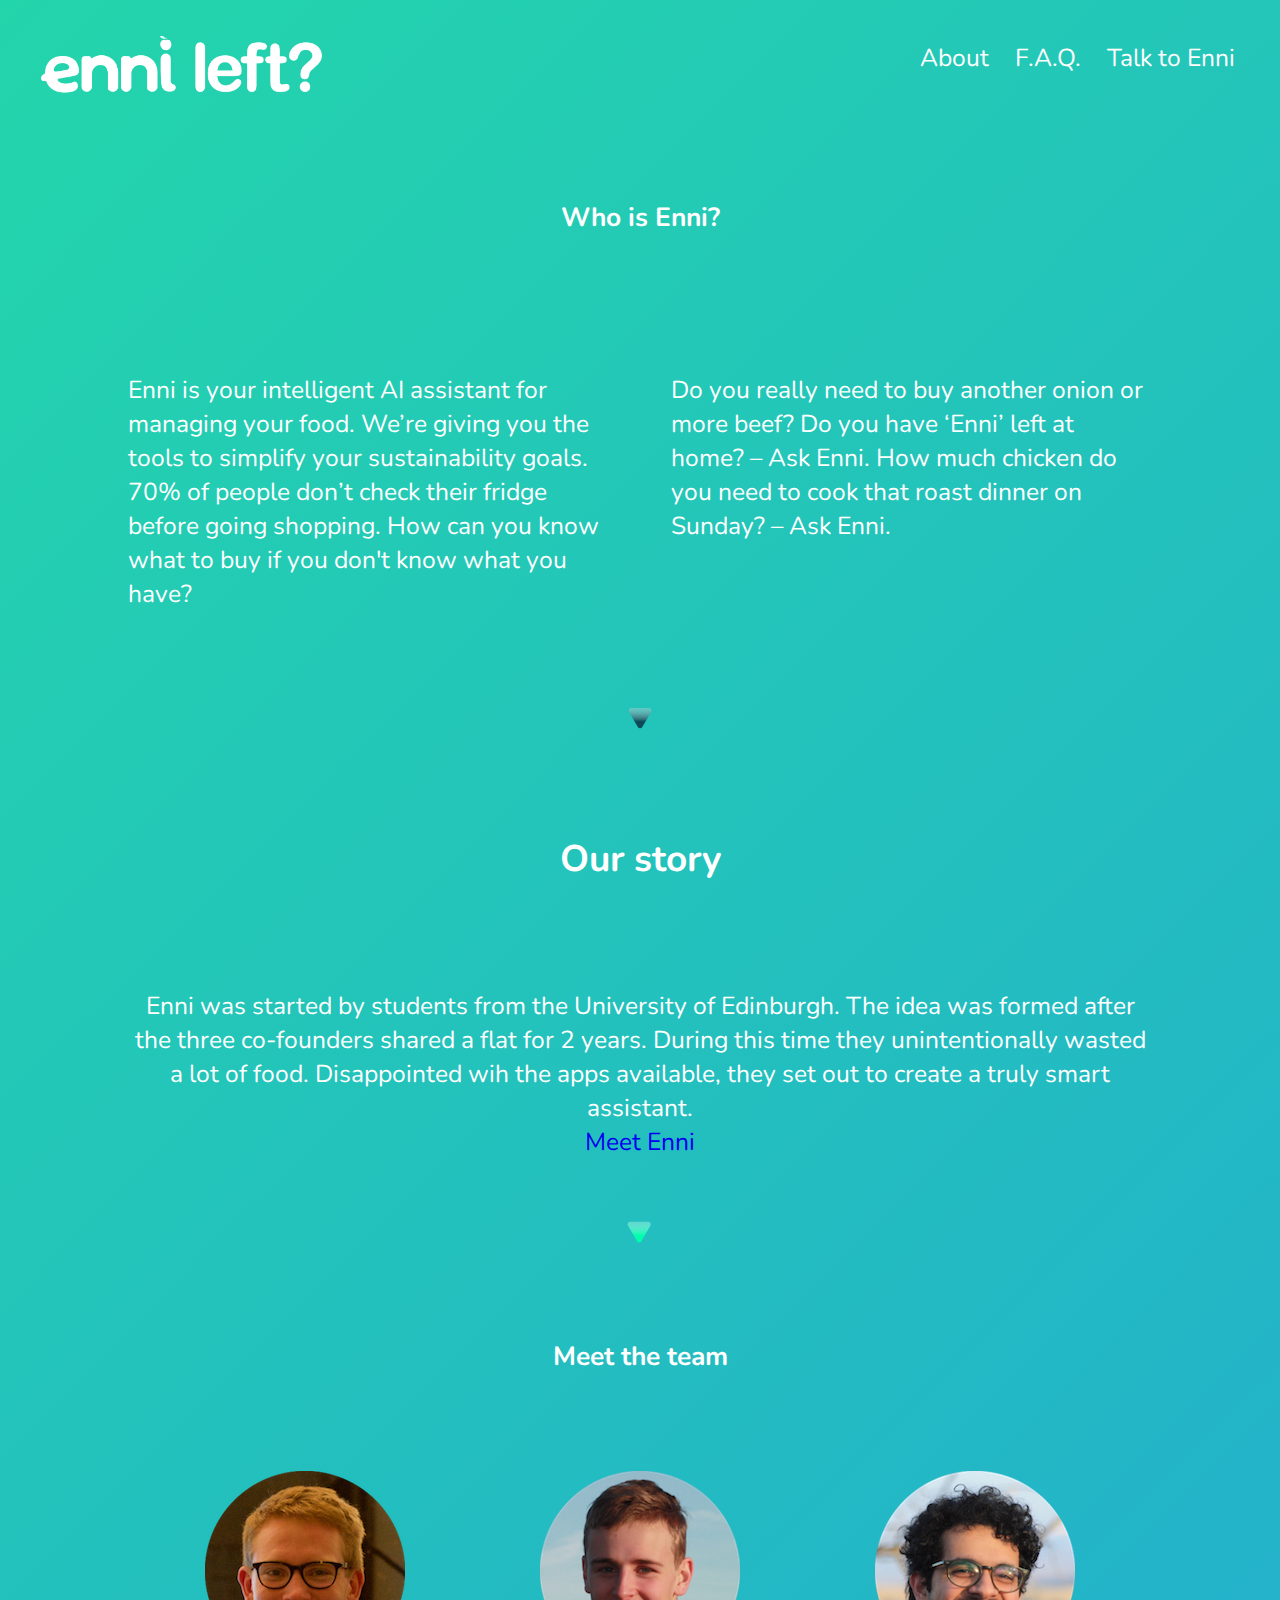
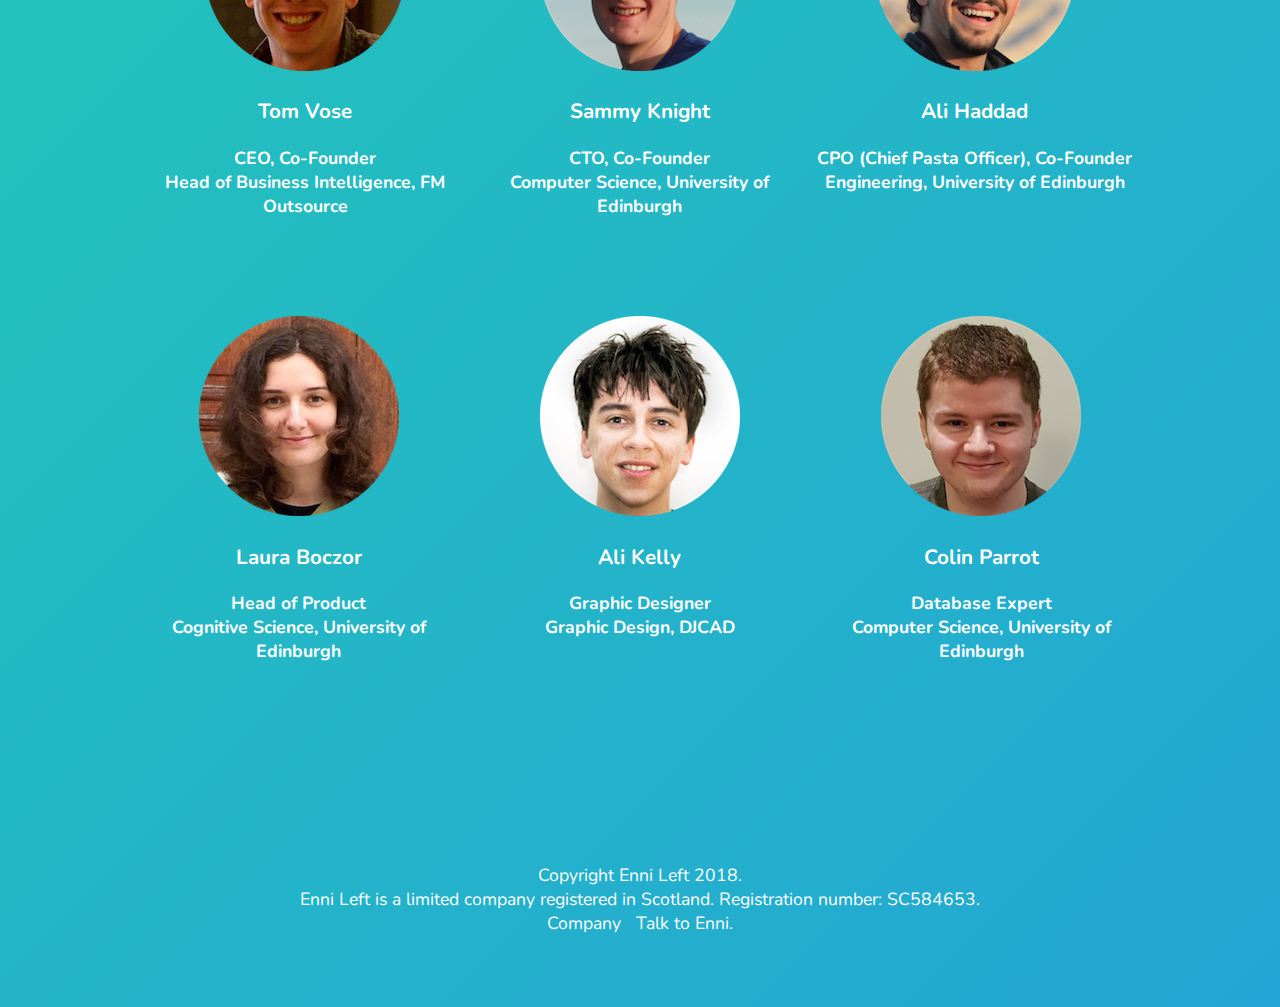
==== commit 6dc84dfe: "Update about.html" ====
--- a/about.html
+++ b/about.html
@@ -64,7 +64,8 @@
                <center> <h2> Our story </h2> 
 
                 <br><br>
-                Enni was started by students from the University of Edinburgh. The idea was formed after the three co-founders shared a flat for 2 years. During this time they unintentionally wasted a lot of food. Disappointed wih the apps available, they set out to create a truly smart assistant - Meet Enni.
+                Enni was started by students from the University of Edinburgh. The idea was formed after the three co-founders shared a flat for 2 years. During this time they unintentionally wasted a lot of food. Disappointed wih the apps available, they set out to create a truly smart assistant. <br>
+                <a href = "https:m.me/ennileft" style="hover color: pink;"> Meet Enni </a>
           </center>
         </div>
             <br>
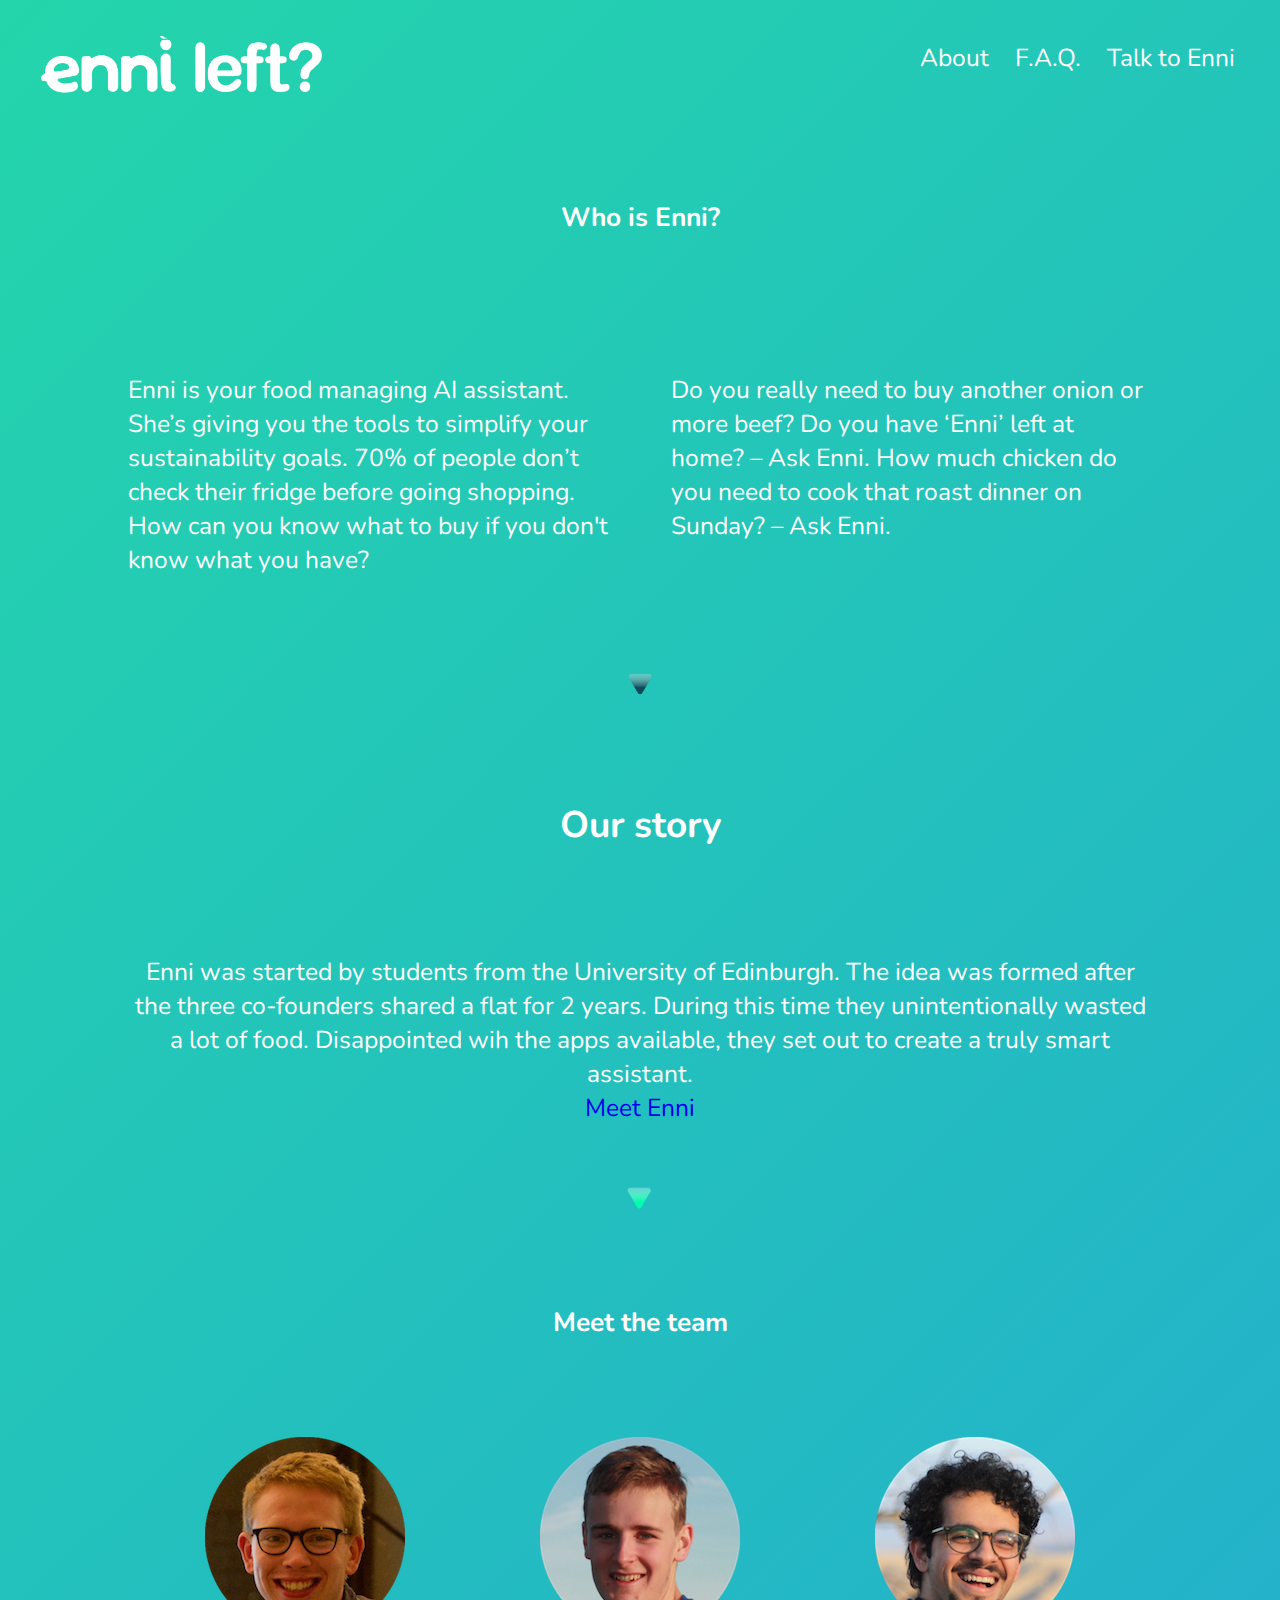
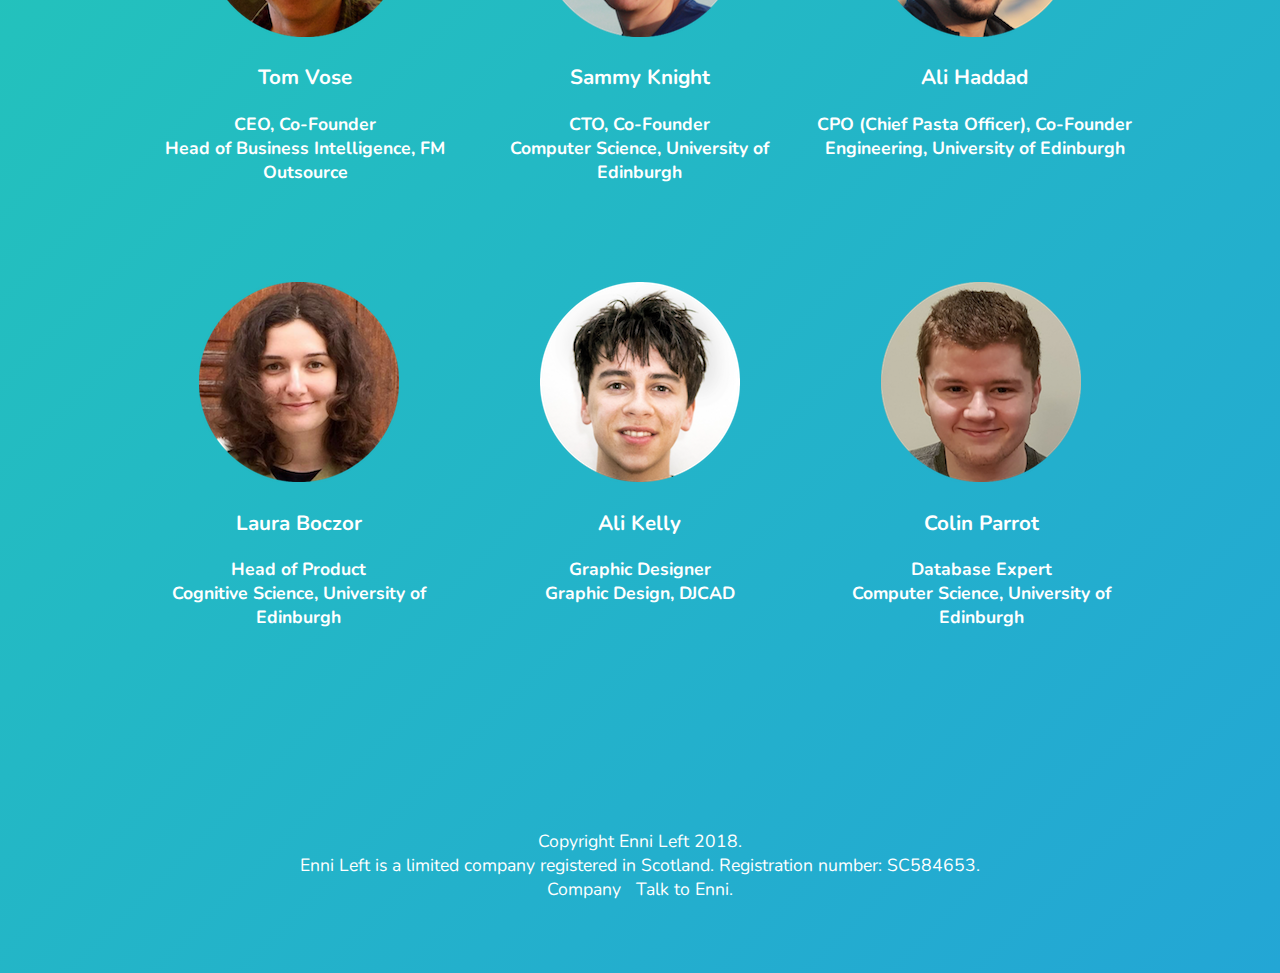
==== commit 6baddf99: "Update about.html" ====
--- a/about.html
+++ b/about.html
@@ -45,7 +45,7 @@
 
         <div class="content1a">
             
-            Enni is your intelligent AI assistant for managing your food. We’re giving you the tools to simplify your sustainability goals.
+            Enni is your food managing AI assistant. She’s giving you the tools to simplify your sustainability goals.
             70% of people don’t check their fridge before going shopping. How can you know what to buy if you don't know what you have?
                 <br><br>
         </div>
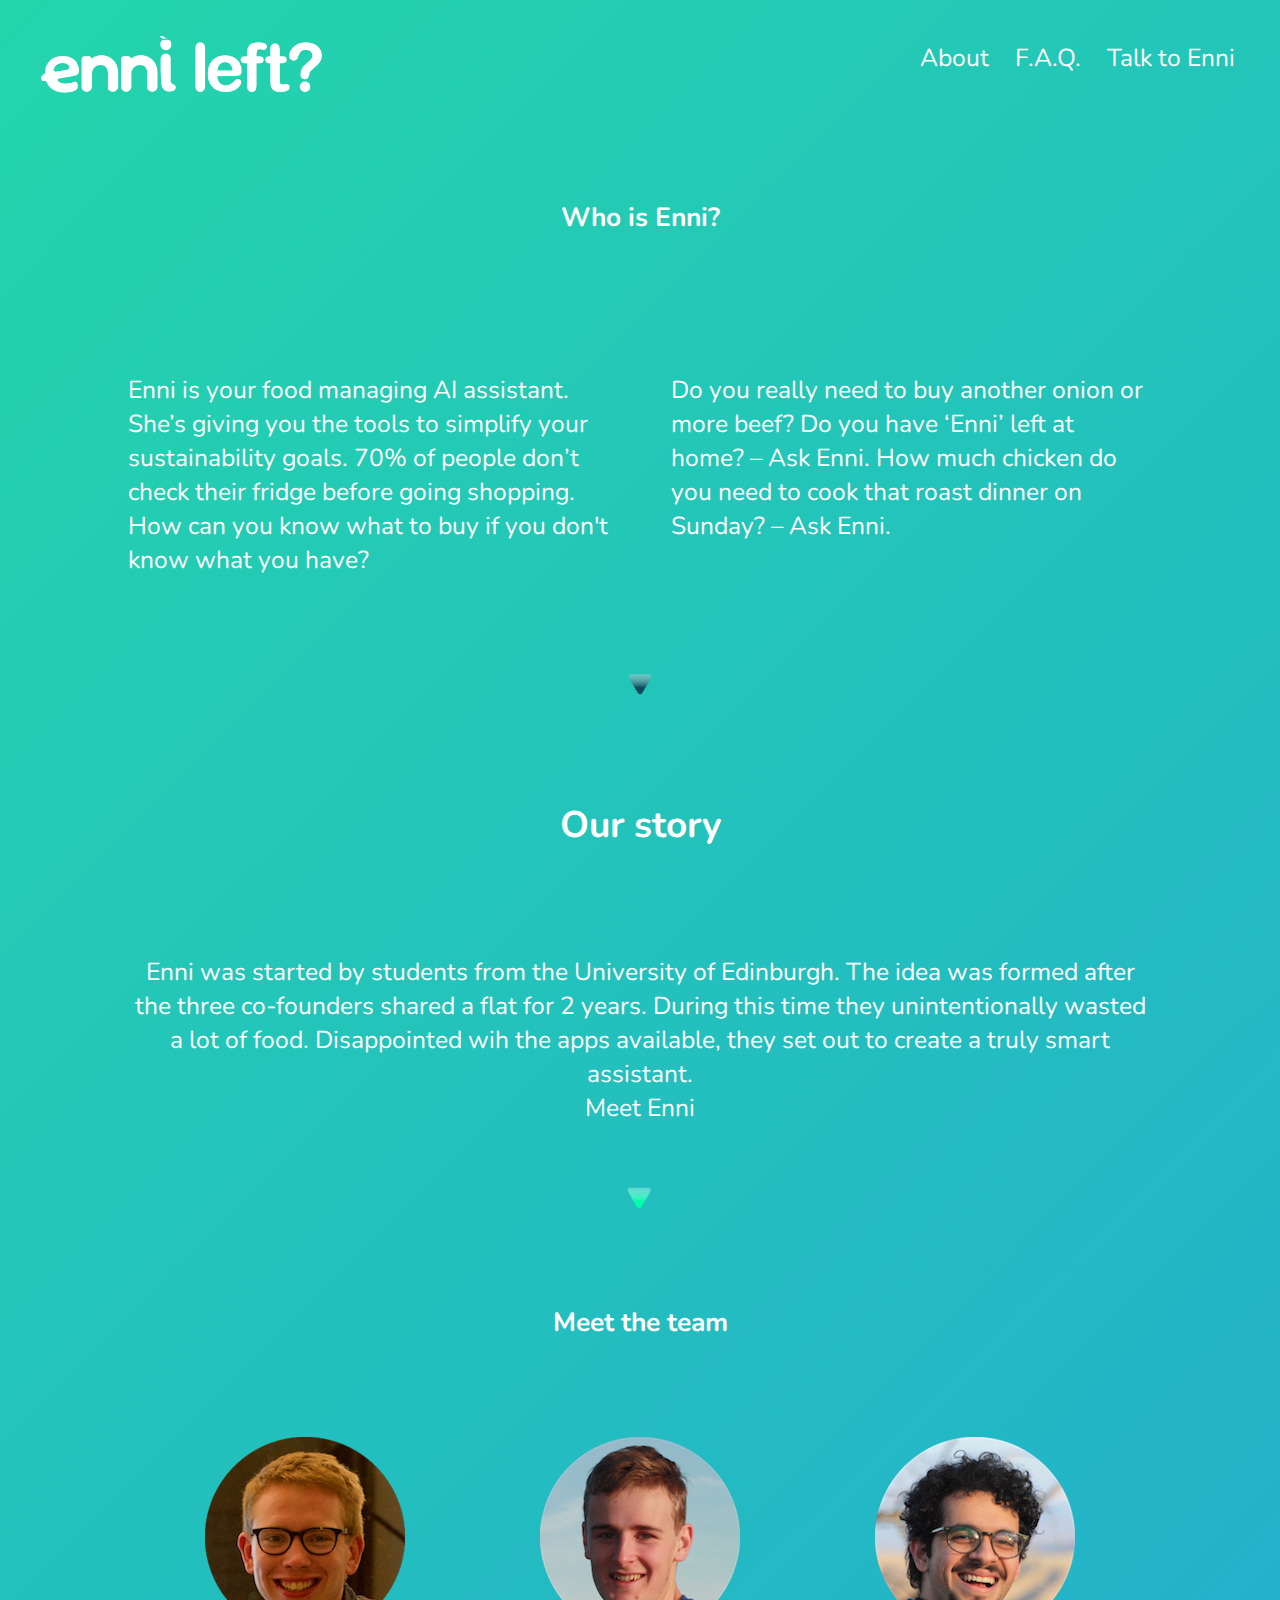
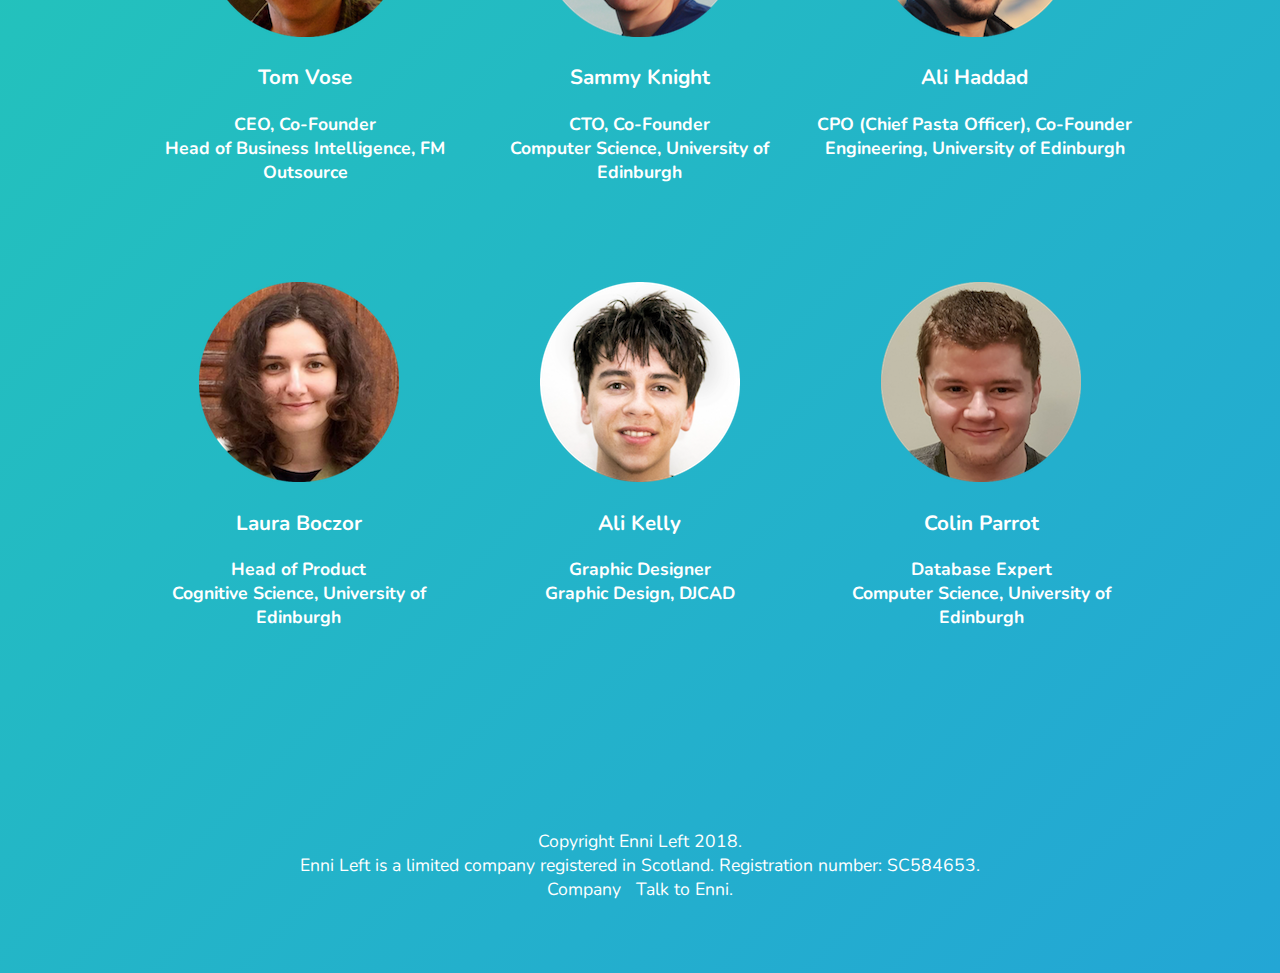
==== commit 010d12ce: "Update about.html" ====
--- a/about.html
+++ b/about.html
@@ -65,7 +65,7 @@
 
                 <br><br>
                 Enni was started by students from the University of Edinburgh. The idea was formed after the three co-founders shared a flat for 2 years. During this time they unintentionally wasted a lot of food. Disappointed wih the apps available, they set out to create a truly smart assistant. <br>
-                <a href = "https:m.me/ennileft" style="hover color: pink;"> Meet Enni </a>
+                <a href = "https:m.me/ennileft" style="text decoration: none; color: white; hover: pink; "> Meet Enni </a>
           </center>
         </div>
             <br>
